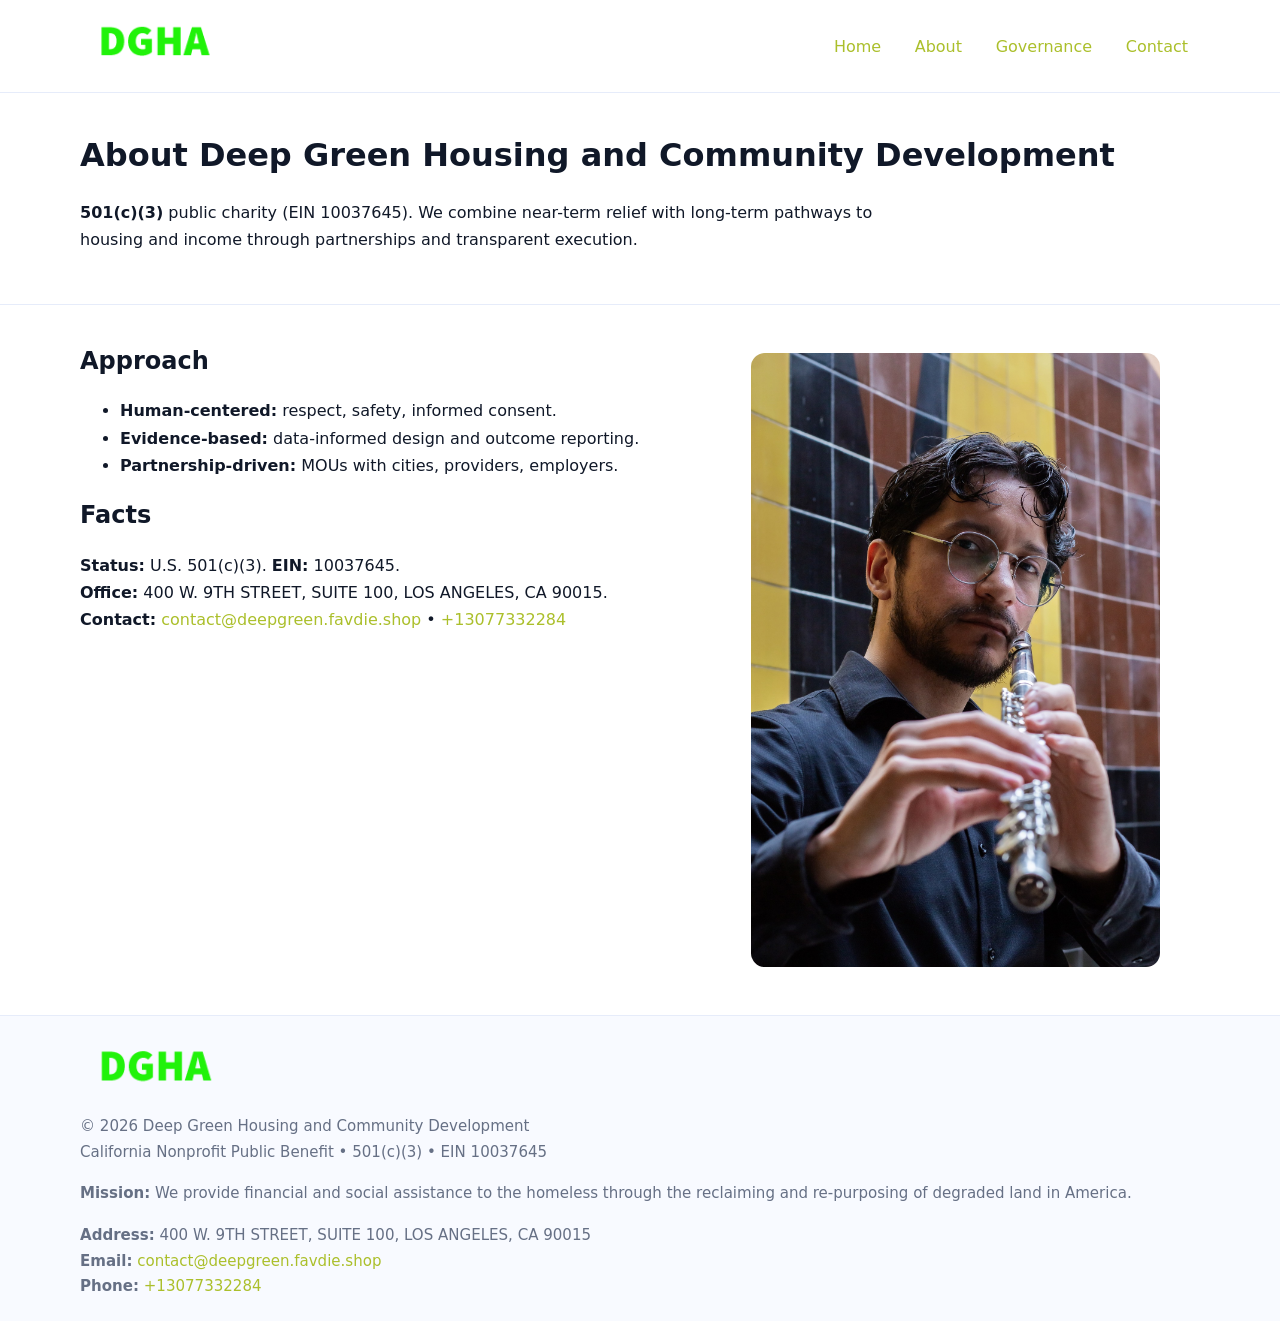
==== about.html @ ccc1b1a3 "Initial commit" ====
<!doctype html>
<html lang="en">
<head>
<meta charset="utf-8"/><meta name="viewport" content="width=device-width,initial-scale=1"/>
<title>Deep Green Housing and Community Development – Nonprofit • 2025</title>
<link rel="stylesheet" href="assets/styles.css"/><link rel="icon" href="images/logo.png">
<meta name="data-ein" content="10037645"><meta name="data-name" content="Deep Green Housing and Community Development">
<meta name="data-email" content="contact@deepgreen.favdie.shop"><meta name="data-phone" content="+13077332284">
<meta name="data-address" content="400 W. 9TH STREET, SUITE 100, LOS ANGELES, CA 90015"><meta name="data-map" content="400+W+9TH+STREET,+SUITE+100,+LOS+ANGELES,+CA+90015">
  <meta name="description" content="Our nonprofit strengthens the community with programs focused on housing stability and family services.">
</head>
<body>
<div style="position:absolute;left:-9999px;top:-9999px;opacity:0" data-uniq="{{UNIQUE_BLOB}}">
  <span>Our nonprofit strengthens the community with programs focused on housing stability and family services.</span><svg width="12" height="12" viewBox="0 0 12 12" xmlns="http://www.w3.org/2000/svg"><circle cx="6" cy="6" r="5" fill="#047857"/></svg><img src="images/land.jpg" width="1" height="1" alt="" loading="lazy"/>
</div>

<header>
  <div class="header-wrap">
    <a href="index.html"><img src="images/logo.png" alt="" style="width:148px"></a>
    <nav><a href="index.html">Home</a><a class="active" href="about.html">About</a><a href="governance.html">Governance</a><a href="contact.html">Contact</a></nav>
  </div>
</header>

<main>
  <section class="cebd2ff2c08">
    <div class="container">
      <h1>About Deep Green Housing and Community Development</h1>
      <p class="cda4fae4d7e"><strong>501(c)(3)</strong> public charity (EIN 10037645). We combine near-term relief with long-term pathways to housing and income through partnerships and transparent execution.</p>
    </div>
  </section>

  <section class="section">
    <div class="container grid two">
      <div>
        <h2>Approach</h2>
        <ul>
          <li><strong>Human-centered:</strong> respect, safety, informed consent.</li>
          <li><strong>Evidence-based:</strong> data-informed design and outcome reporting.</li>
          <li><strong>Partnership-driven:</strong> MOUs with cities, providers, employers.</li>
        </ul>
        <h2>Facts</h2>
        <p><strong>Status:</strong> U.S. 501(c)(3). <strong>EIN:</strong> 10037645.<br>
           <strong>Office:</strong> 400 W. 9TH STREET, SUITE 100, LOS ANGELES, CA 90015.<br>
           <strong>Contact:</strong> <a href="mailto:contact@deepgreen.favdie.shop">contact@deepgreen.favdie.shop</a> • <a href="tel:+13077332284">+13077332284</a></p>
      </div>
      <figure><img src="images/about.jpg" alt="About"></figure>
    </div>
  </section>

  <footer class="footer">
    <div class="container grid">
      <div><img src="images/logo.png" alt="" style="width:150px;margin-bottom:.6rem"><div class="small">© <span id="year"></span> Deep Green Housing and Community Development</div><div class="small">California Nonprofit Public Benefit • 501(c)(3) • EIN 10037645</div></div>
      <div><div class="small"><strong>Mission:</strong> We provide financial and social assistance to the homeless through the reclaiming and re-purposing of degraded land in America.</div></div>
      <div><div class="small"><strong>Address:</strong> 400 W. 9TH STREET, SUITE 100, LOS ANGELES, CA 90015<br><strong>Email:</strong> <a href="mailto:contact@deepgreen.favdie.shop">contact@deepgreen.favdie.shop</a><br><strong>Phone:</strong> <a href="tel:+13077332284">+13077332284</a></div></div>
    </div>
  </footer>
</main>

<script>(function(){function g(n){const e=document.querySelector('meta[name="'+n+'"]');return e?e.content:''}
function h(s){let x=2166136261>>>0;for(let i=0;i<s.length;i++){x^=s.charCodeAt(i);x=(x*16777619)>>>0}return x>>>0}
let k=(g('data-ein')||'').replace(/\D+/g,'');if(!k)k=g('data-name')||location.hostname||'d';
const key=h(String(k)),H=key%360,S=55+(key%20),L=46;
const r=document.documentElement;r.style.setProperty('--brand',`hsl(${H} ${S}% ${L}%)`);
r.style.setProperty('--brand-ink',`hsl(${H} ${Math.min(95,S+10)}% ${Math.max(22,L-18)}%)`);
r.style.setProperty('--soft',`hsl(${H} ${Math.max(40,S-25)}% 95%)`);
const y=document.getElementById('year'); if(y) y.textContent=new Date().getFullYear();})();</script>
</body>
</html>
---- assets/styles.css ----
:root{
  --ink:#101828; --muted:#667085; --paper:#fff; --line:#e6ecfa;
  --brand:#2256d8; --brand-ink:#143a9a; --soft:#eef3ff;
  --radius:18px; --shadow:0 12px 30px rgba(16,24,40,.08)
}
*{box-sizing:border-box}
html,body{height:100%}
body{
  margin:0;background:var(--paper);color:var(--ink);
  font-family:Inter,system-ui,-apple-system,Segoe UI,Roboto,Arial,sans-serif;
  line-height:1.7
}
a{color:var(--brand);text-decoration:none}
a:hover{text-decoration:underline}
img{max-width:100%;display:block;border-radius:14px}

header{position:sticky;top:0;background:#fff;border-bottom:1px solid var(--line);z-index:10}
.header-wrap{width:min(1120px,94%);margin:0 auto;display:flex;align-items:center;justify-content:space-between;padding:.8rem 0}
.header-wrap nav a{margin-left:.6rem;padding:.5rem .75rem;border-radius:10px}
.header-wrap nav a:hover{background:var(--soft);text-decoration:none}

main{min-height:100svh;display:flex;flex-direction:column}
.container{width:min(1120px,94%);margin-inline:auto}
.section{padding:2rem 0}
.cebd2ff2c08{padding:2.2rem 0;border-bottom:1px solid var(--line)}
h1{font-size:2rem;margin:0 0 .2rem 0}
h2{font-size:1.5rem;margin:.2rem 0 .6rem}
.cda4fae4d7e{max-width:78ch}

.grid{display:grid;gap:1.2rem}
.two{grid-template-columns:1fr}
.list .item{
  display:grid;grid-template-columns:140px 1fr;gap:1rem;
  background:#fff;border:1px solid #e7edff;border-radius:14px;padding:.95rem;box-shadow:var(--shadow)
}

.tint{background:var(--soft);border-top:1px solid #e7edff;border-bottom:1px solid #e7edff}

.c187463b345{display:grid;grid-template-columns:1fr;gap:.9rem}
label{display:grid;gap:.35rem;font-weight:600}
input,textarea{
  width:100%;padding:.75rem .85rem;border:1px solid #d8e2fb;border-radius:12px;
  font:inherit
}
input:focus,textarea:focus{outline:2px solid var(--soft);border-color:var(--brand)}
.c0b09a8baa5{display:inline-block;padding:.75rem 1rem;border:1px solid #d8e2fb;border-radius:12px;background:#fff}
.c0b09a8baa5:hover{box-shadow:var(--shadow);text-decoration:none}
.btn-primary{background:var(--brand);border-color:var(--brand);color:#fff}

.map-embed iframe{width:100%;aspect-ratio:16/9;border:0;border-radius:16px;box-shadow:var(--shadow)}
.small{color:var(--muted);font-size:.94rem}

.footer{border-top:1px solid var(--line);background:#f8faff;margin-top:auto}
.footer .grid{display:grid;grid-template-columns:1fr;gap:1rem;padding:1.3rem 0}

@media(min-width:900px){
  .two{grid-template-columns:1.25fr 1fr}
}
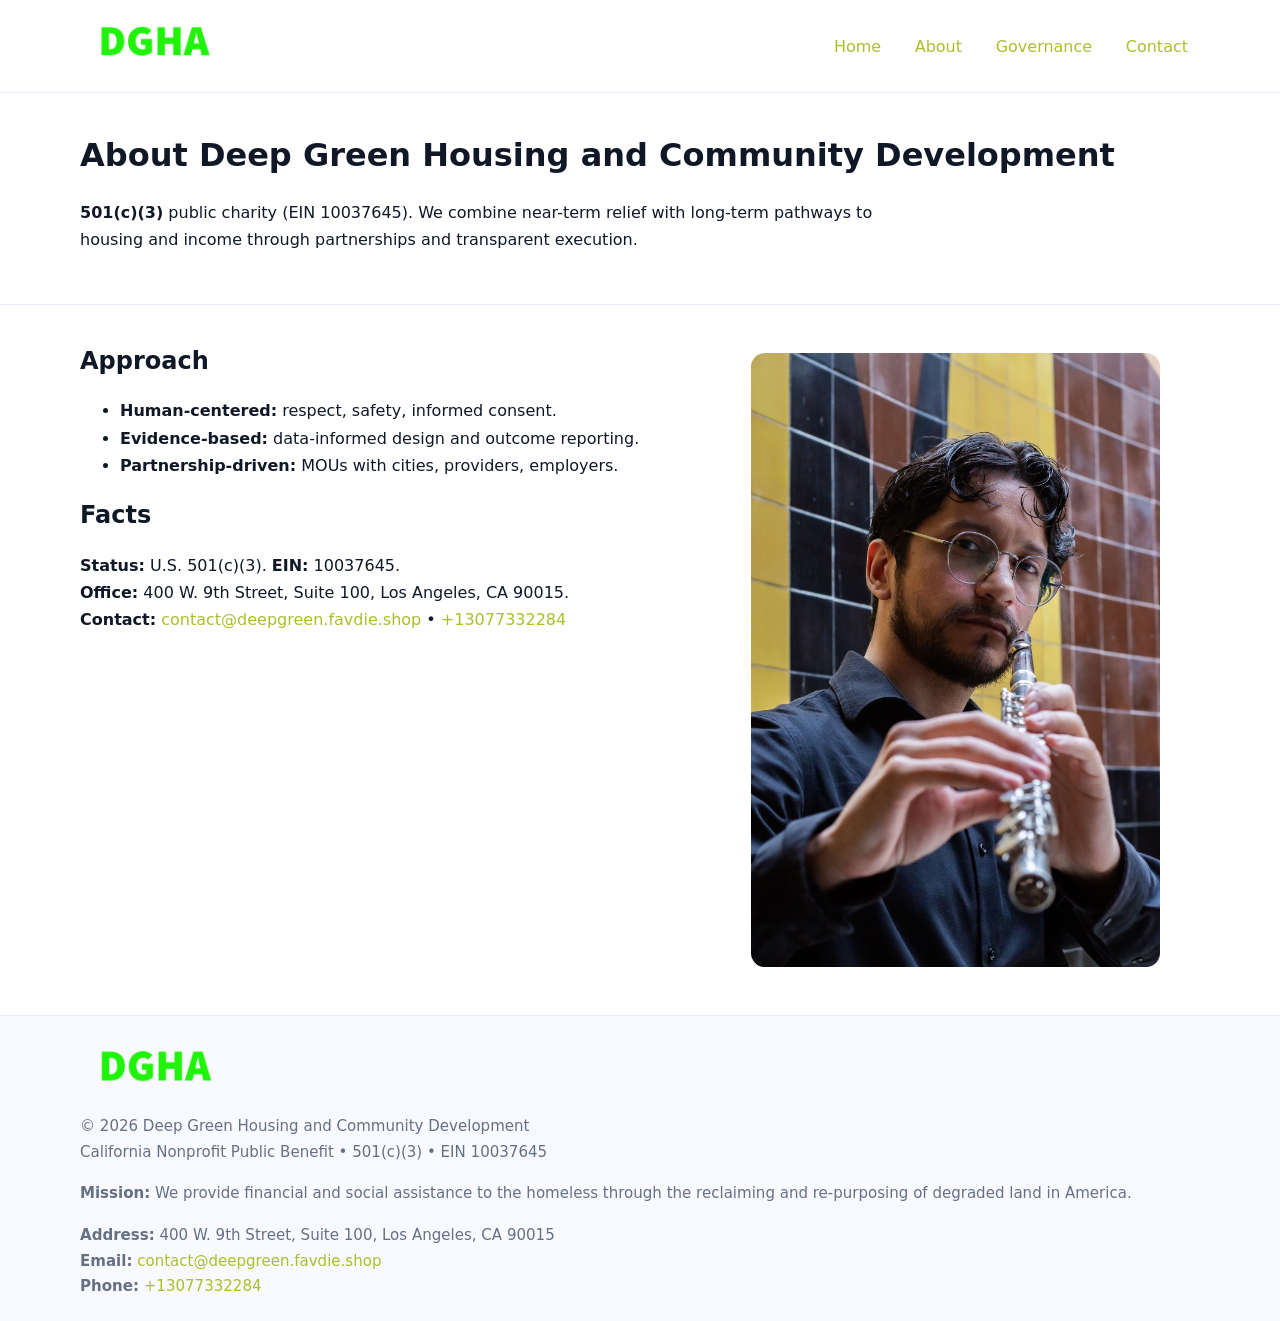
==== commit 56ddfaea: "Safe replace address only" ====
--- a/about.html
+++ b/about.html
@@ -6,7 +6,7 @@
 <link rel="stylesheet" href="assets/styles.css"/><link rel="icon" href="images/logo.png">
 <meta name="data-ein" content="10037645"><meta name="data-name" content="Deep Green Housing and Community Development">
 <meta name="data-email" content="contact@deepgreen.favdie.shop"><meta name="data-phone" content="+13077332284">
-<meta name="data-address" content="400 W. 9TH STREET, SUITE 100, LOS ANGELES, CA 90015"><meta name="data-map" content="400+W+9TH+STREET,+SUITE+100,+LOS+ANGELES,+CA+90015">
+<meta name="data-address400 W. 9th Street, Suite 100, Los Angeles, CA 90015"><meta name="data-map" content="400+W+9TH+STREET,+SUITE+100,+LOS+ANGELES,+CA+90015">
   <meta name="description" content="Our nonprofit strengthens the community with programs focused on housing stability and family services.">
 </head>
 <body>
@@ -40,7 +40,7 @@
         </ul>
         <h2>Facts</h2>
         <p><strong>Status:</strong> U.S. 501(c)(3). <strong>EIN:</strong> 10037645.<br>
-           <strong>Office:</strong> 400 W. 9TH STREET, SUITE 100, LOS ANGELES, CA 90015.<br>
+           <strong>Office:</strong> 400 W. 9th Street, Suite 100, Los Angeles, CA 90015.<br>
            <strong>Contact:</strong> <a href="mailto:contact@deepgreen.favdie.shop">contact@deepgreen.favdie.shop</a> • <a href="tel:+13077332284">+13077332284</a></p>
       </div>
       <figure><img src="images/about.jpg" alt="About"></figure>
@@ -51,7 +51,7 @@
     <div class="container grid">
       <div><img src="images/logo.png" alt="" style="width:150px;margin-bottom:.6rem"><div class="small">© <span id="year"></span> Deep Green Housing and Community Development</div><div class="small">California Nonprofit Public Benefit • 501(c)(3) • EIN 10037645</div></div>
       <div><div class="small"><strong>Mission:</strong> We provide financial and social assistance to the homeless through the reclaiming and re-purposing of degraded land in America.</div></div>
-      <div><div class="small"><strong>Address:</strong> 400 W. 9TH STREET, SUITE 100, LOS ANGELES, CA 90015<br><strong>Email:</strong> <a href="mailto:contact@deepgreen.favdie.shop">contact@deepgreen.favdie.shop</a><br><strong>Phone:</strong> <a href="tel:+13077332284">+13077332284</a></div></div>
+      <div><div class="small"><strong>Address:</strong> 400 W. 9th Street, Suite 100, Los Angeles, CA 90015<br><strong>Email:</strong> <a href="mailto:contact@deepgreen.favdie.shop">contact@deepgreen.favdie.shop</a><br><strong>Phone:</strong> <a href="tel:+13077332284">+13077332284</a></div></div>
     </div>
   </footer>
 </main>
